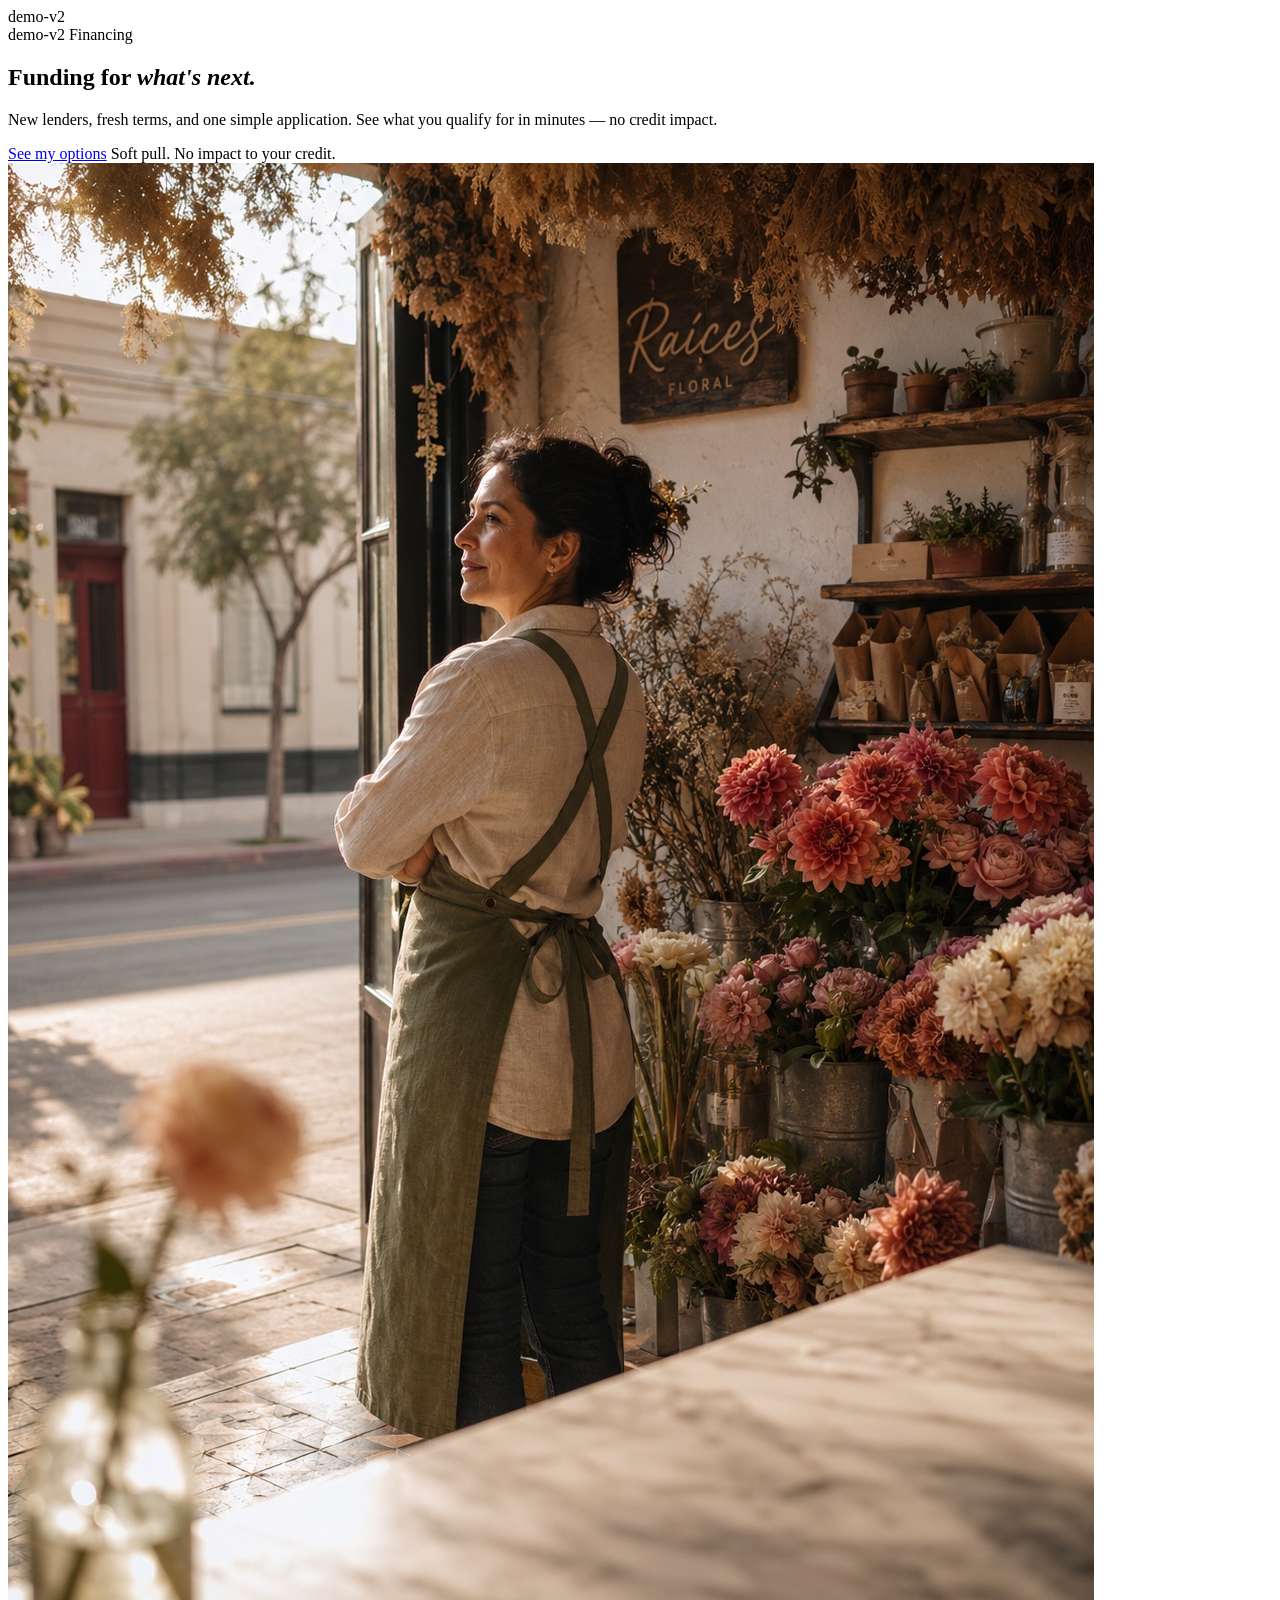
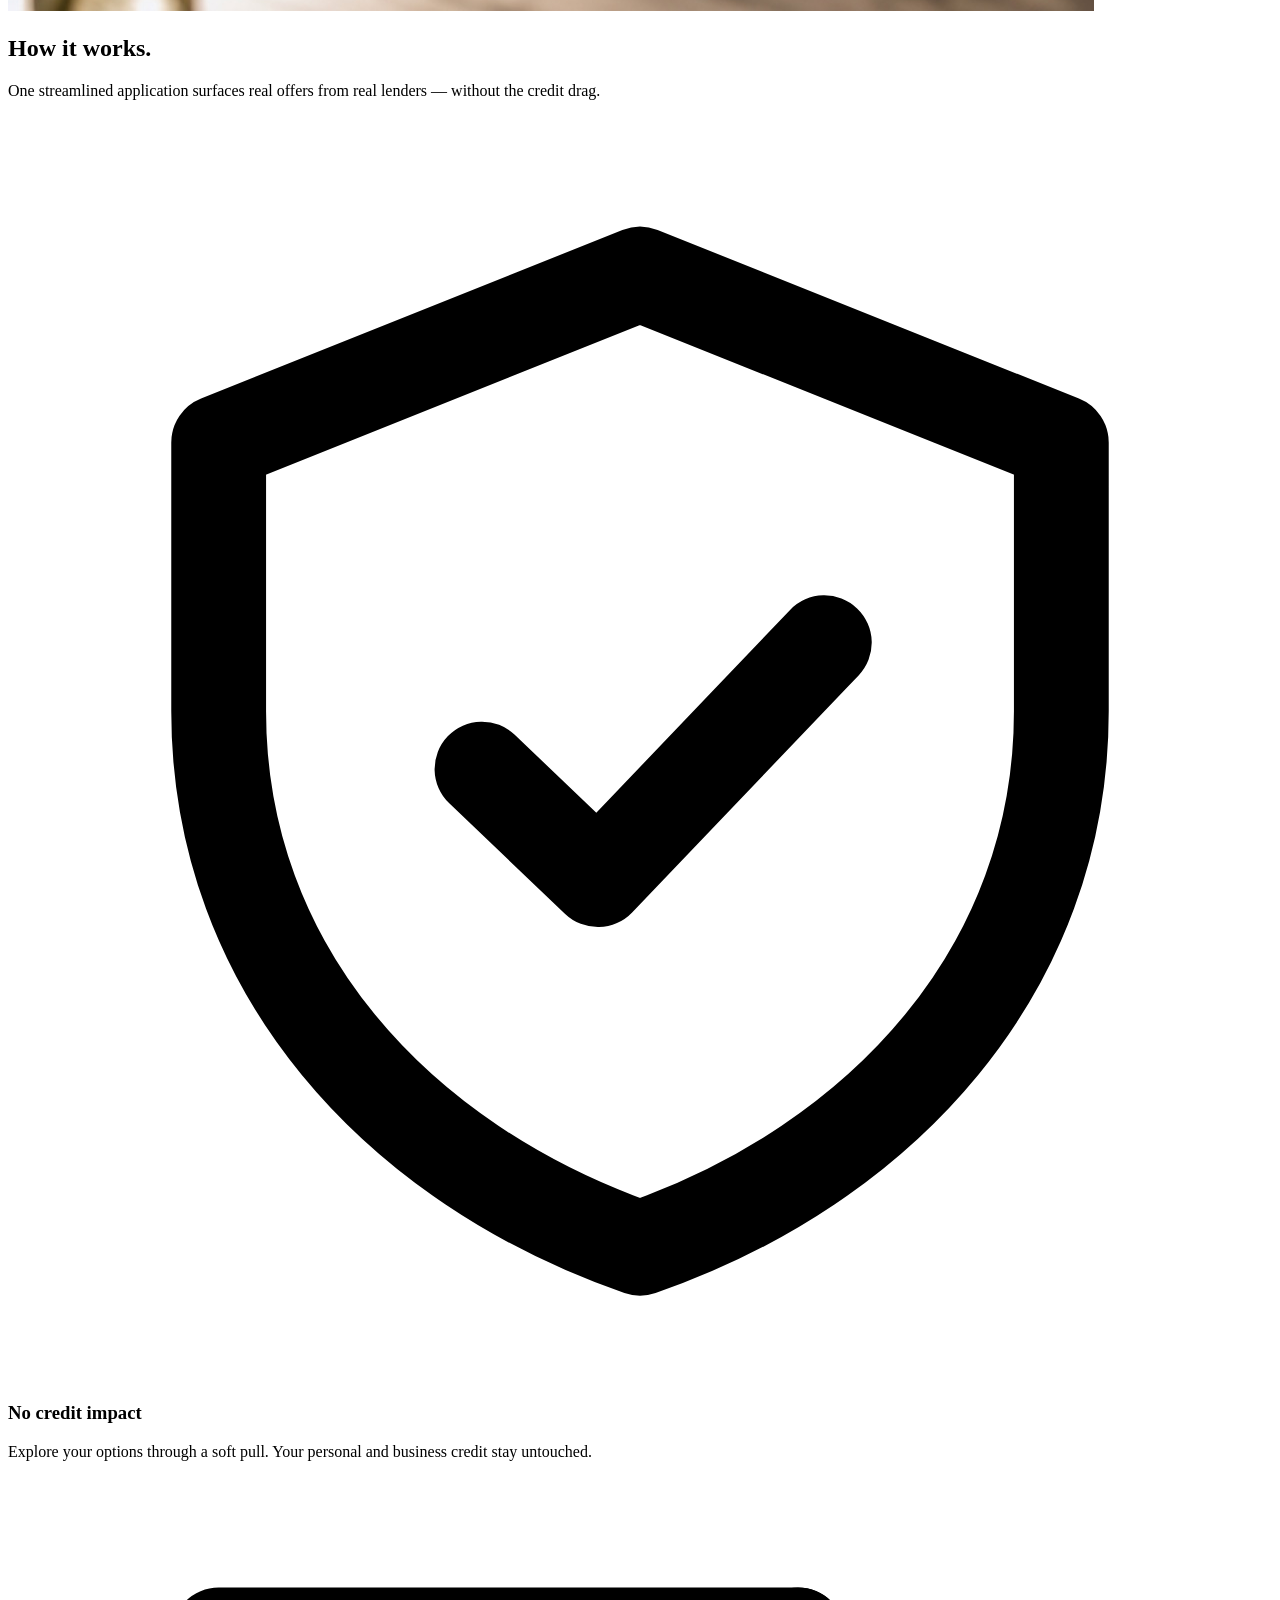
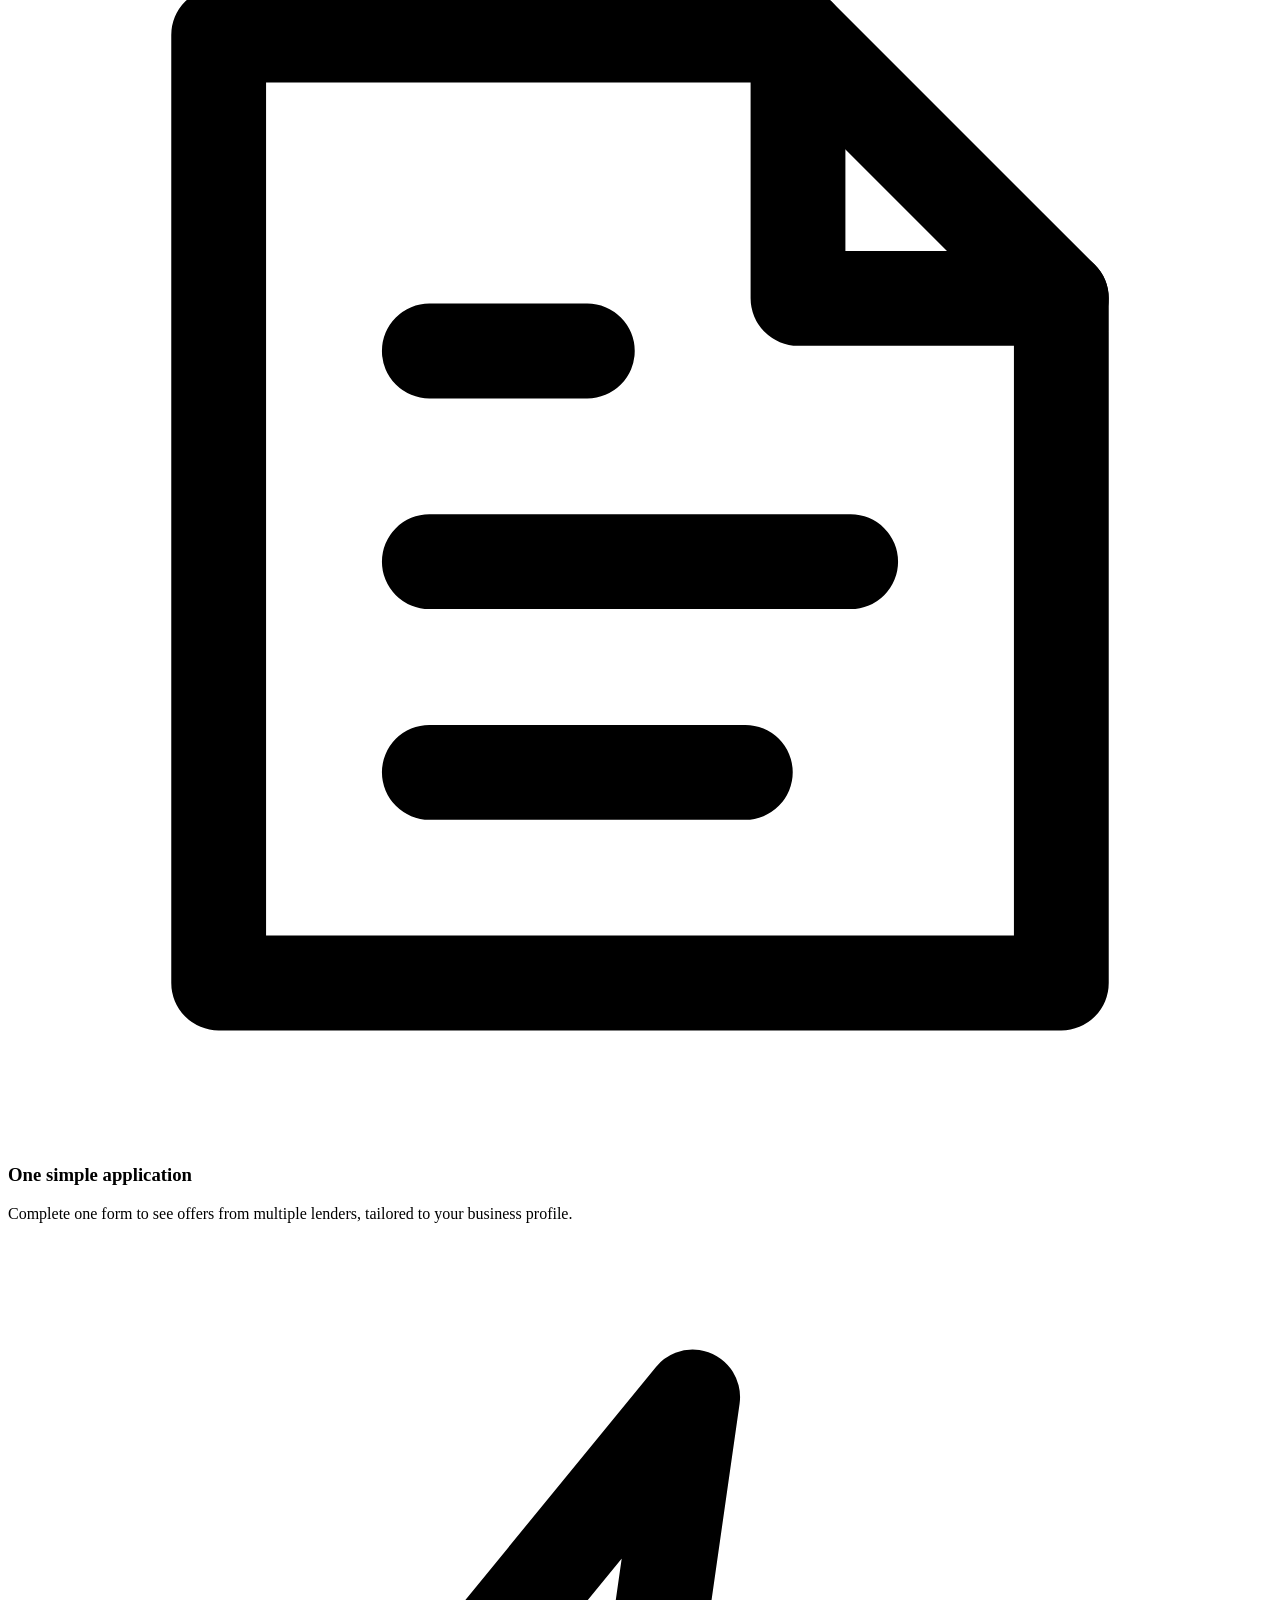
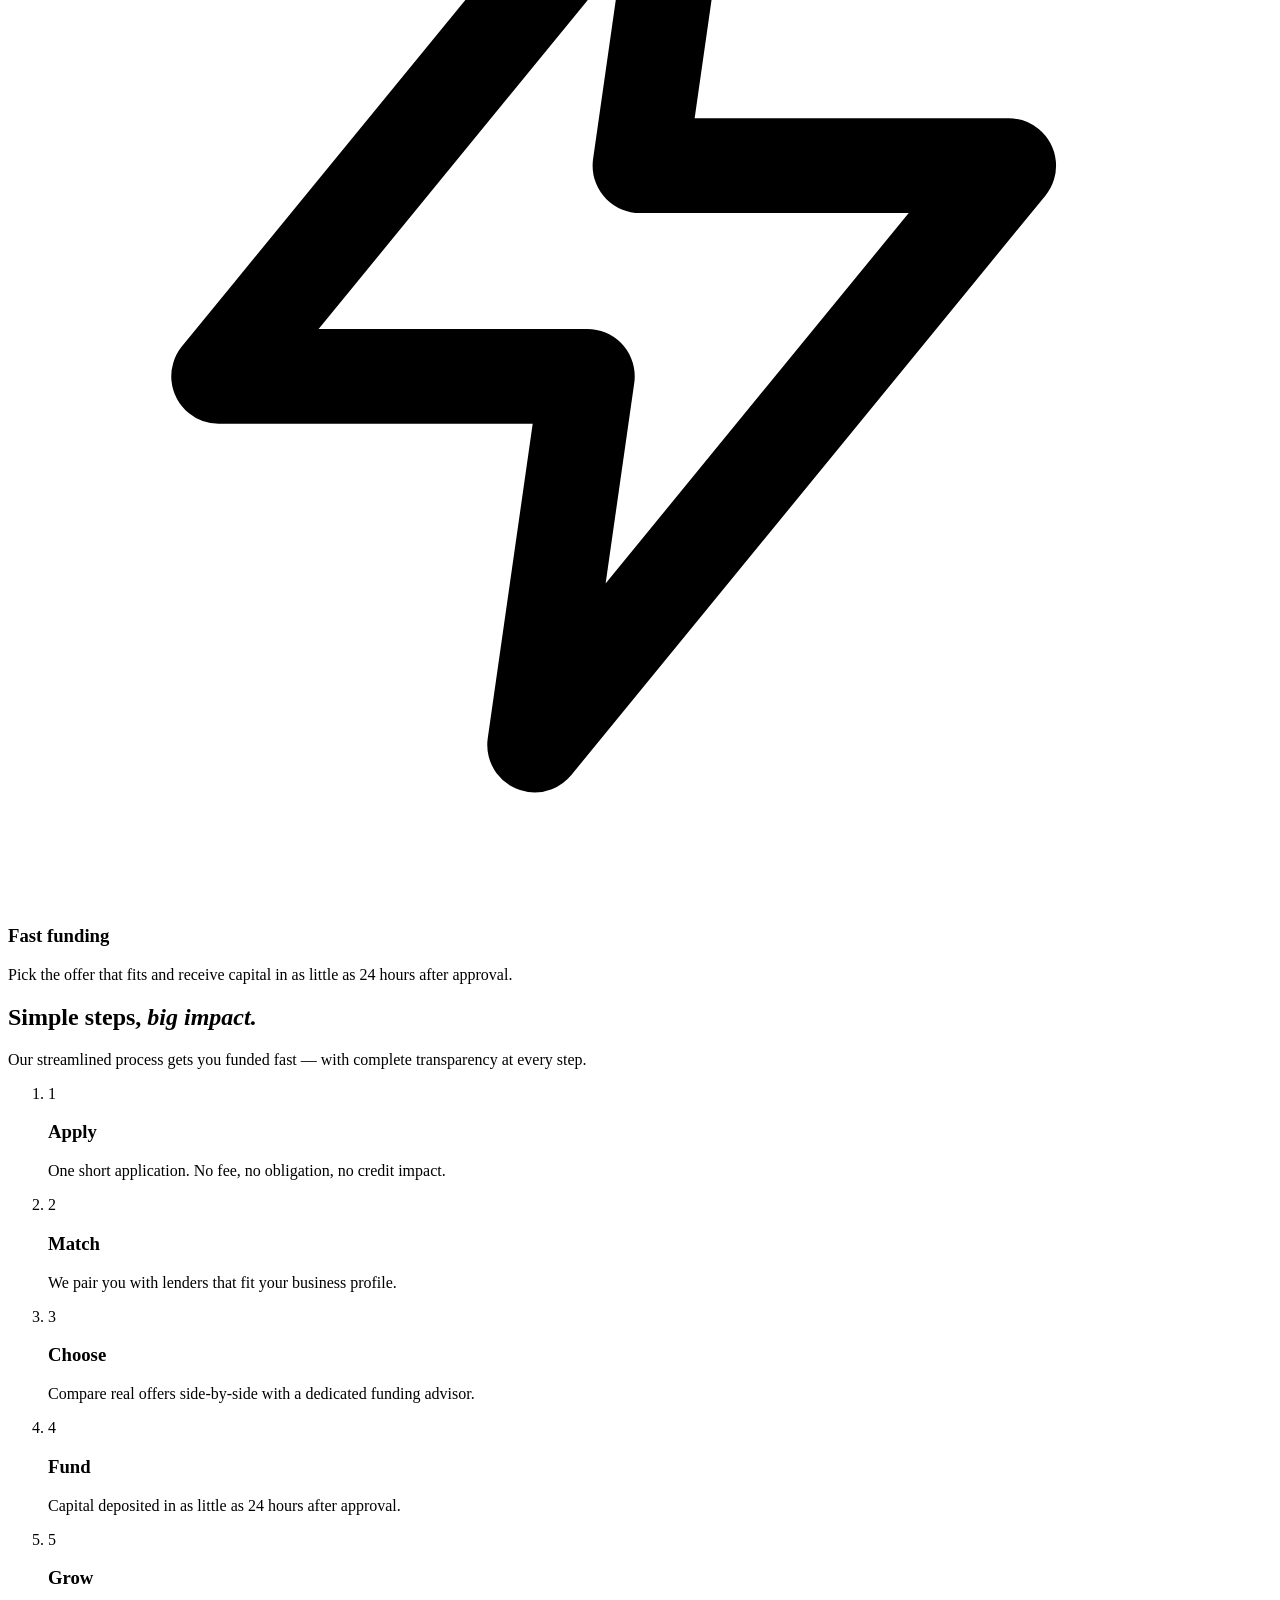
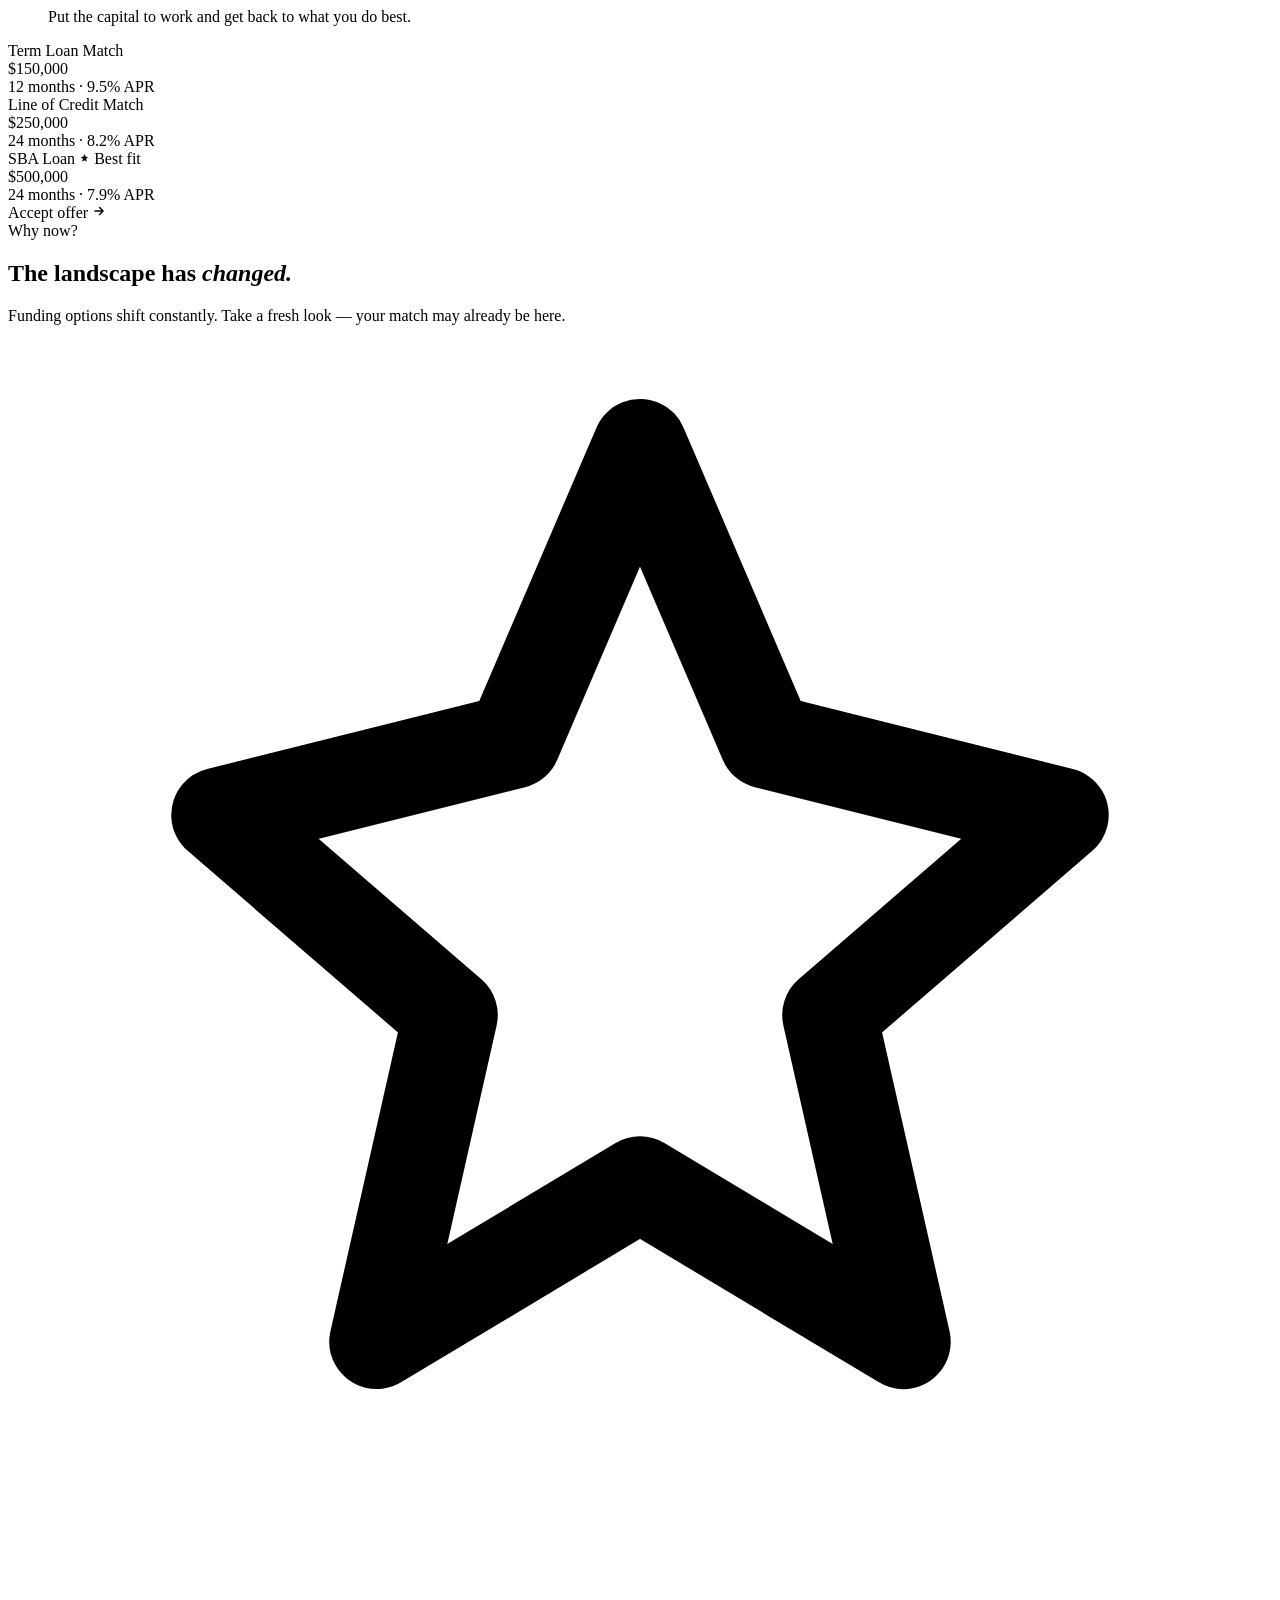
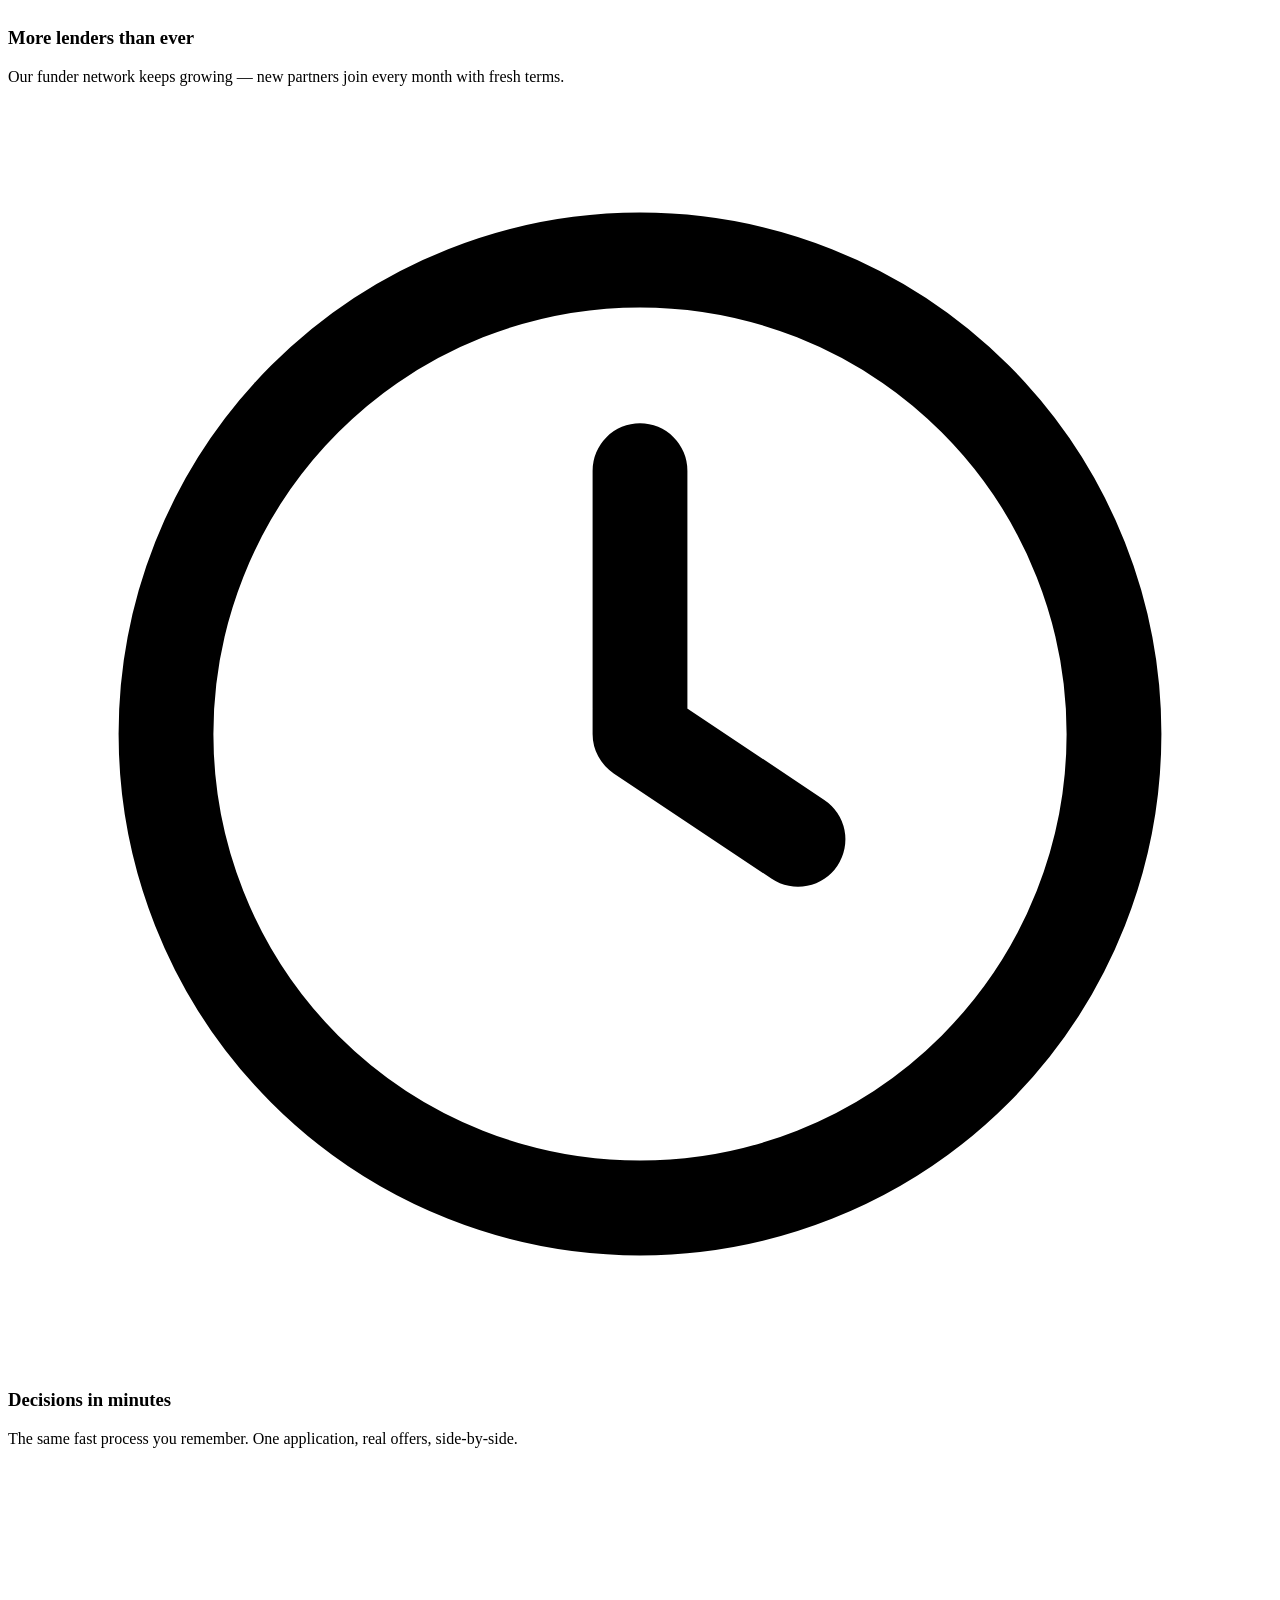
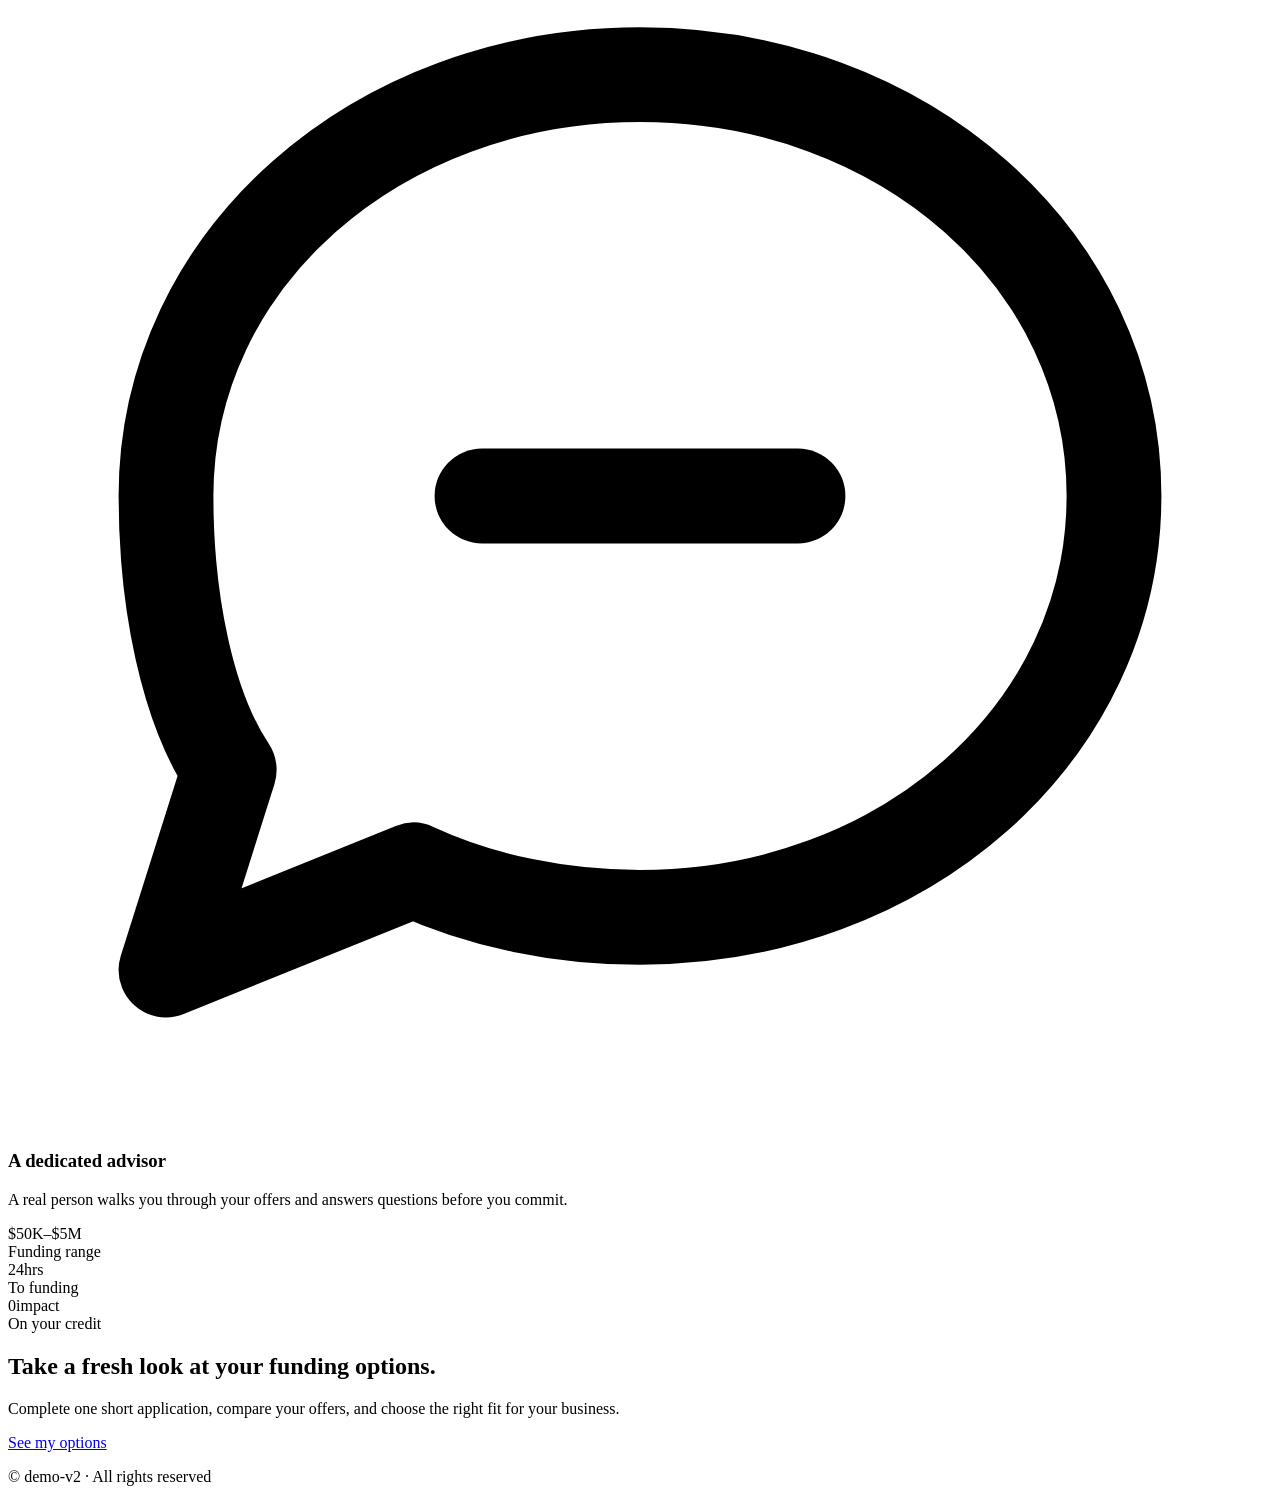
==== demo-v2/index.html @ 2281ebb1 "Add partner: demo-v2" ====
<!DOCTYPE html>
<html lang="en">
<head>
  <meta charset="UTF-8">
  <meta name="viewport" content="width=device-width, initial-scale=1.0">
  <title>demo-v2 Financing — Funding for what's next</title>
  <meta name="description" content="See what your business qualifies for in minutes. New lenders, fresh terms, no credit impact.">

  <link rel="preconnect" href="https://fonts.googleapis.com">
  <link rel="preconnect" href="https://fonts.gstatic.com" crossorigin>
  <link href="https://fonts.googleapis.com/css2?family=Inter:wght@400;500;600;700;800&display=swap" rel="stylesheet">

  <link rel="stylesheet" href="styles.css">
  <style>
    :root {
      --color-primary: #1f4ed8;
      --color-secondary: #000000;
    }
  </style>
</head>
<body>

  <header class="site-header">
    <div class="container site-header-inner">
      
      
      <span class="site-logo-text">demo-v2</span>
      
    </div>
  </header>

  <main>

    <!-- ===================== Hero ===================== -->
    <section class="hero">
      <div class="container hero-inner">
        <div class="hero-copy">
          <span class="eyebrow">demo-v2 Financing</span>
          <h1 class="hero-title">
            Funding for <em>what's next.</em>
          </h1>
          <p class="hero-subhead">
            New lenders, fresh terms, and one simple application.
            See what you qualify for in minutes — no credit impact.
          </p>
          <div class="hero-cta-row">
            <a href="https://iw.lendflow.com/?env=LoMvkuRiEej1TsIynyOx2P3685DAhxmm&viewProduct=1&brandId=1985&workflowTemplateId=b37ec8b9-3998-4e6f-bc72-e36043d3c06d&emailTemplateId=554&consentTemplateId=01J7KJRV8Y9BBJWDGAAGYP4849&destination%5Bmode%5D=none" class="btn btn-primary">See my options</a>
            <span class="hero-microcopy">Soft pull. No impact to your credit.</span>
          </div>
        </div>
        <div class="hero-media">
          <div class="hero-glow" aria-hidden="true"></div>
          <div class="hero-image-frame">
            <img src="/_assets/hero-default.jpg" alt="" class="hero-image"
                 loading="eager" decoding="async" fetchpriority="high">
          </div>
        </div>
      </div>
    </section>

    

    <!-- ===================== How it works ===================== -->
    <section class="section section-white">
      <div class="container">
        <div class="section-intro">
          <h2>How it works.</h2>
          <p>One streamlined application surfaces real offers from real lenders — without the credit drag.</p>
        </div>
        <div class="card-grid three-up">
          <article class="info-card">
            <div class="icon-circle" aria-hidden="true">
              <svg viewBox="0 0 24 24" fill="none" stroke="currentColor" stroke-width="1.8" stroke-linecap="round" stroke-linejoin="round">
                <path d="M12 3l8 3.2v5.1c0 4.9-3.4 8.6-8 10.2-4.6-1.6-8-5.3-8-10.2V6.2L12 3z"/>
                <path d="M9 12.4l2.2 2.1L15.5 10"/>
              </svg>
            </div>
            <h3>No credit impact</h3>
            <p>Explore your options through a soft pull. Your personal and business credit stay untouched.</p>
          </article>
          <article class="info-card">
            <div class="icon-circle" aria-hidden="true">
              <svg viewBox="0 0 24 24" fill="none" stroke="currentColor" stroke-width="1.8" stroke-linecap="round" stroke-linejoin="round">
                <path d="M8 3h7l5 5v13H4V3h4z"/>
                <path d="M15 3v5h5"/>
                <path d="M8 13h8M8 17h6M8 9h3"/>
              </svg>
            </div>
            <h3>One simple application</h3>
            <p>Complete one form to see offers from multiple lenders, tailored to your business profile.</p>
          </article>
          <article class="info-card">
            <div class="icon-circle" aria-hidden="true">
              <svg viewBox="0 0 24 24" fill="none" stroke="currentColor" stroke-width="1.8" stroke-linecap="round" stroke-linejoin="round">
                <path d="M13 3L4 14h7l-1 7 9-11h-7l1-7z"/>
              </svg>
            </div>
            <h3>Fast funding</h3>
            <p>Pick the offer that fits and receive capital in as little as 24 hours after approval.</p>
          </article>
        </div>
      </div>
    </section>

    <!-- ===================== Simple steps, big impact — dark section with mockup ===================== -->
    <section class="section section-dark">
      <div class="container steps-inner">
        <div class="steps-copy">
          <h2>Simple steps, <em>big impact.</em></h2>
          <p class="steps-lead">
            Our streamlined process gets you funded fast — with complete transparency at every step.
          </p>
          <ol class="step-list">
            <li>
              <span class="step-num">1</span>
              <div>
                <h3>Apply</h3>
                <p>One short application. No fee, no obligation, no credit impact.</p>
              </div>
            </li>
            <li>
              <span class="step-num">2</span>
              <div>
                <h3>Match</h3>
                <p>We pair you with lenders that fit your business profile.</p>
              </div>
            </li>
            <li>
              <span class="step-num">3</span>
              <div>
                <h3>Choose</h3>
                <p>Compare real offers side-by-side with a dedicated funding advisor.</p>
              </div>
            </li>
            <li>
              <span class="step-num">4</span>
              <div>
                <h3>Fund</h3>
                <p>Capital deposited in as little as 24 hours after approval.</p>
              </div>
            </li>
            <li>
              <span class="step-num">5</span>
              <div>
                <h3>Grow</h3>
                <p>Put the capital to work and get back to what you do best.</p>
              </div>
            </li>
          </ol>
        </div>

        <!-- CSS mockup: matched offers stack (modular cascade — same vector between cards) -->
        <div class="steps-visual" aria-hidden="true">
          <div class="offers-stack">
            <div class="offer-card offer-card-back">
              <div class="offer-header">
                <span class="offer-label">Term Loan</span>
                <span class="offer-badge">Match</span>
              </div>
              <div class="offer-amount">$150,000</div>
              <div class="offer-meta">12 months · 9.5% APR</div>
            </div>
            <div class="offer-card offer-card-mid">
              <div class="offer-header">
                <span class="offer-label">Line of Credit</span>
                <span class="offer-badge">Match</span>
              </div>
              <div class="offer-amount">$250,000</div>
              <div class="offer-meta">24 months · 8.2% APR</div>
            </div>
            <div class="offer-card offer-card-front">
              <div class="offer-header">
                <span class="offer-label">SBA Loan</span>
                <span class="offer-badge offer-badge-best">
                  <svg class="offer-badge-star" viewBox="0 0 24 24" width="11" height="11" fill="currentColor" aria-hidden="true">
                    <path d="M12 2l2.4 5.6L20 9l-4.4 3.8L17 19l-5-3-5 3 1.4-6.2L4 9l5.6-1.4z"/>
                  </svg>
                  Best fit
                </span>
              </div>
              <div class="offer-amount">$500,000</div>
              <div class="offer-meta">24 months · 7.9% APR</div>
              <div class="offer-cta">
                <span>Accept offer</span>
                <svg viewBox="0 0 24 24" width="14" height="14" fill="none" stroke="currentColor" stroke-width="2.4" stroke-linecap="round" stroke-linejoin="round">
                  <path d="M5 12h14M13 6l6 6-6 6"/>
                </svg>
              </div>
            </div>
          </div>
        </div>
      </div>
    </section>

    <!-- ===================== Why now? — re-engagement angle ===================== -->
    <section class="section section-alt">
      <div class="container">
        <div class="section-intro">
          <span class="eyebrow">Why now?</span>
          <h2>The landscape has <em>changed.</em></h2>
          <p>Funding options shift constantly. Take a fresh look — your match may already be here.</p>
        </div>
        <div class="card-grid three-up">
          <article class="info-card">
            <div class="icon-circle" aria-hidden="true">
              <svg viewBox="0 0 24 24" fill="none" stroke="currentColor" stroke-width="1.8" stroke-linecap="round" stroke-linejoin="round">
                <path d="M12 2l2.4 5.6L20 9l-4.4 3.8L17 19l-5-3-5 3 1.4-6.2L4 9l5.6-1.4z"/>
              </svg>
            </div>
            <h3>More lenders than ever</h3>
            <p>Our funder network keeps growing — new partners join every month with fresh terms.</p>
          </article>
          <article class="info-card">
            <div class="icon-circle" aria-hidden="true">
              <svg viewBox="0 0 24 24" fill="none" stroke="currentColor" stroke-width="1.8" stroke-linecap="round" stroke-linejoin="round">
                <circle cx="12" cy="12" r="9"/>
                <path d="M12 7v5l3 2"/>
              </svg>
            </div>
            <h3>Decisions in minutes</h3>
            <p>The same fast process you remember. One application, real offers, side-by-side.</p>
          </article>
          <article class="info-card">
            <div class="icon-circle" aria-hidden="true">
              <svg viewBox="0 0 24 24" fill="none" stroke="currentColor" stroke-width="1.8" stroke-linecap="round" stroke-linejoin="round">
                <path d="M3 12c0-4.5 4-8 9-8s9 3.5 9 8-4 8-9 8c-1.5 0-3-.3-4.3-.9L3 21l1.2-3.8C3.4 16 3 14 3 12z"/>
                <path d="M9 12h6"/>
              </svg>
            </div>
            <h3>A dedicated advisor</h3>
            <p>A real person walks you through your offers and answers questions before you commit.</p>
          </article>
        </div>
      </div>
    </section>

    <!-- ===================== Stats strip ===================== -->
    <section class="section section-stats">
      <div class="container stats-grid">
        <div class="stat">
          <div class="stat-num">$50K<span>–</span>$5M</div>
          <div class="stat-label">Funding range</div>
        </div>
        <div class="stat">
          <div class="stat-num">24<span>hrs</span></div>
          <div class="stat-label">To funding</div>
        </div>
        <div class="stat">
          <div class="stat-num">0<span>impact</span></div>
          <div class="stat-label">On your credit</div>
        </div>
      </div>
    </section>

    <!-- ===================== Final CTA banner ===================== -->
    <section class="section cta-banner">
      <div class="container cta-inner">
        <div class="cta-copy">
          <h2>Take a fresh look at your funding options.</h2>
          <p>Complete one short application, compare your offers, and choose the right fit for your business.</p>
        </div>
        <a href="https://iw.lendflow.com/?env=LoMvkuRiEej1TsIynyOx2P3685DAhxmm&viewProduct=1&brandId=1985&workflowTemplateId=b37ec8b9-3998-4e6f-bc72-e36043d3c06d&emailTemplateId=554&consentTemplateId=01J7KJRV8Y9BBJWDGAAGYP4849&destination%5Bmode%5D=none" class="btn btn-light">See my options</a>
      </div>
    </section>

  </main>

  <footer class="site-footer">
    <div class="container site-footer-inner">
      <p>© demo-v2 · All rights reserved</p>
      
    </div>
  </footer>

  
  <script src="https://iw.lendflow.com/js/lendflow-loader.js"></script>
  

</body>
</html>
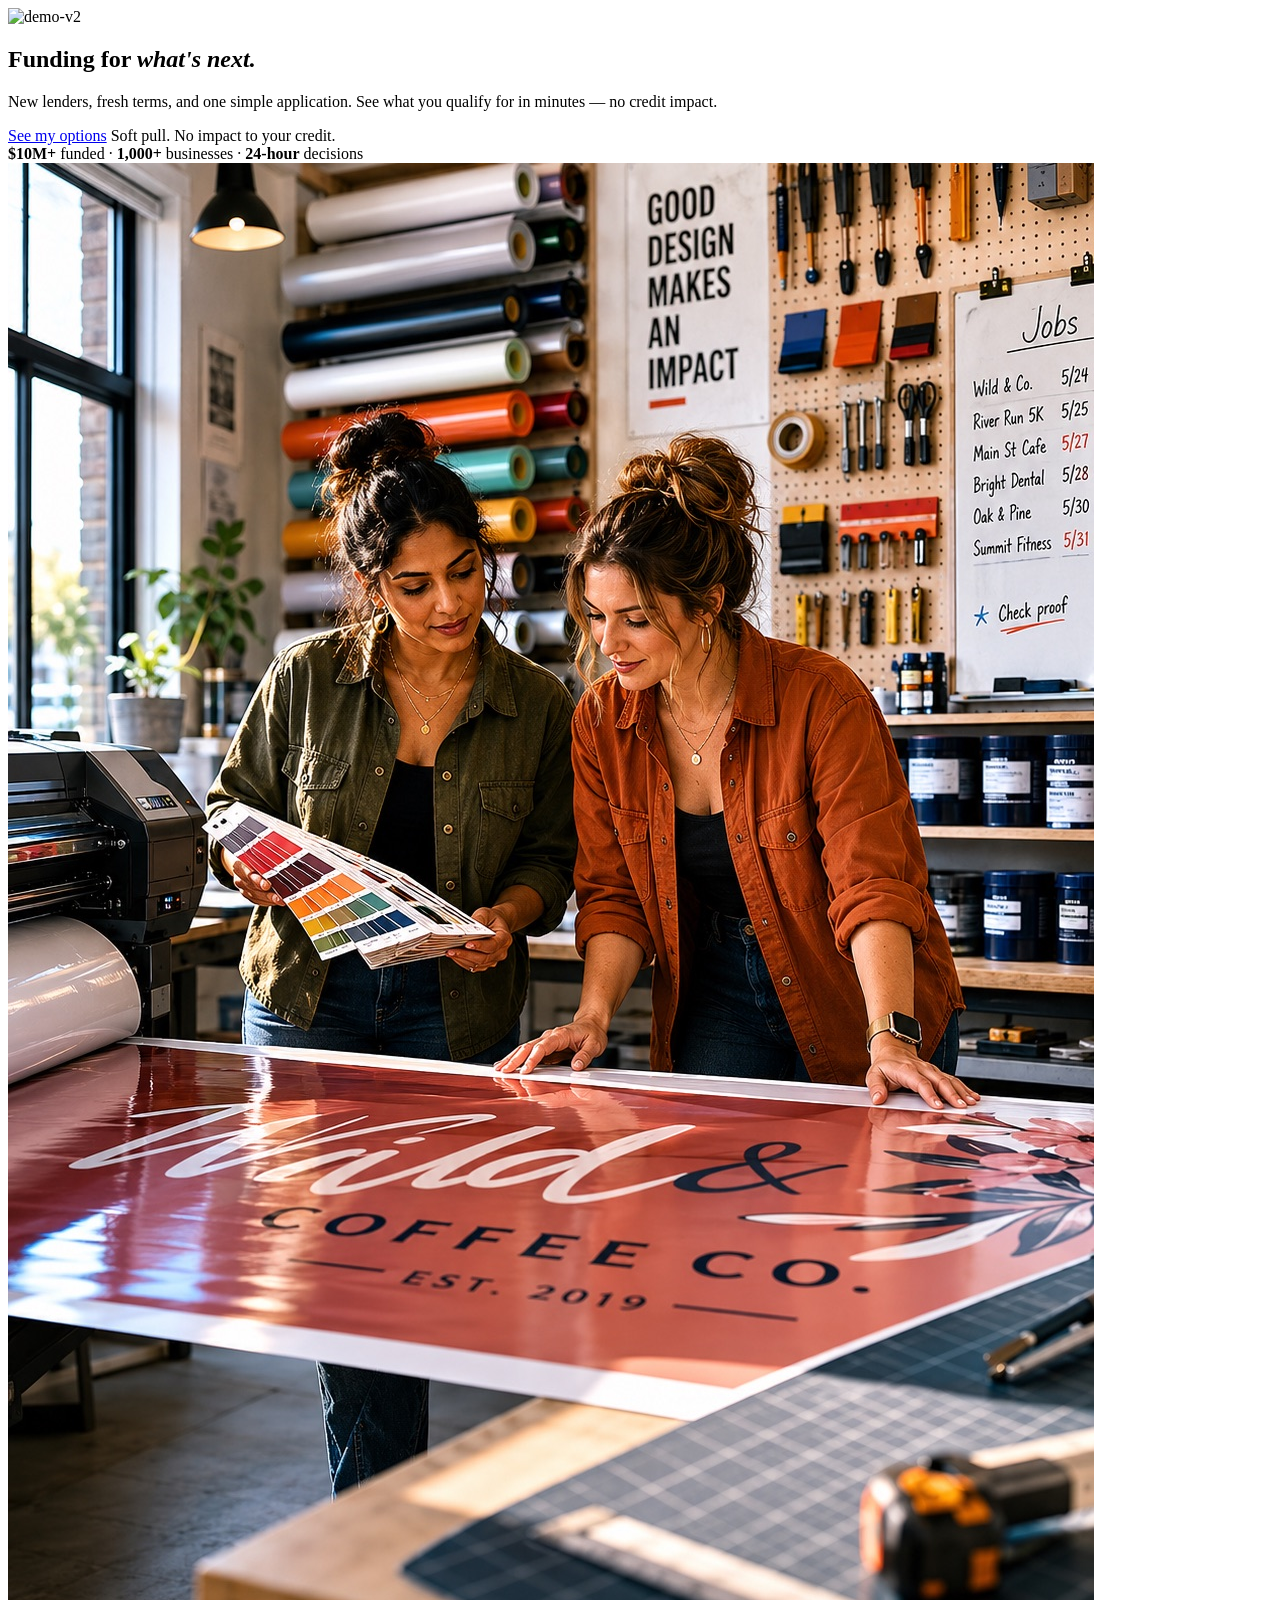
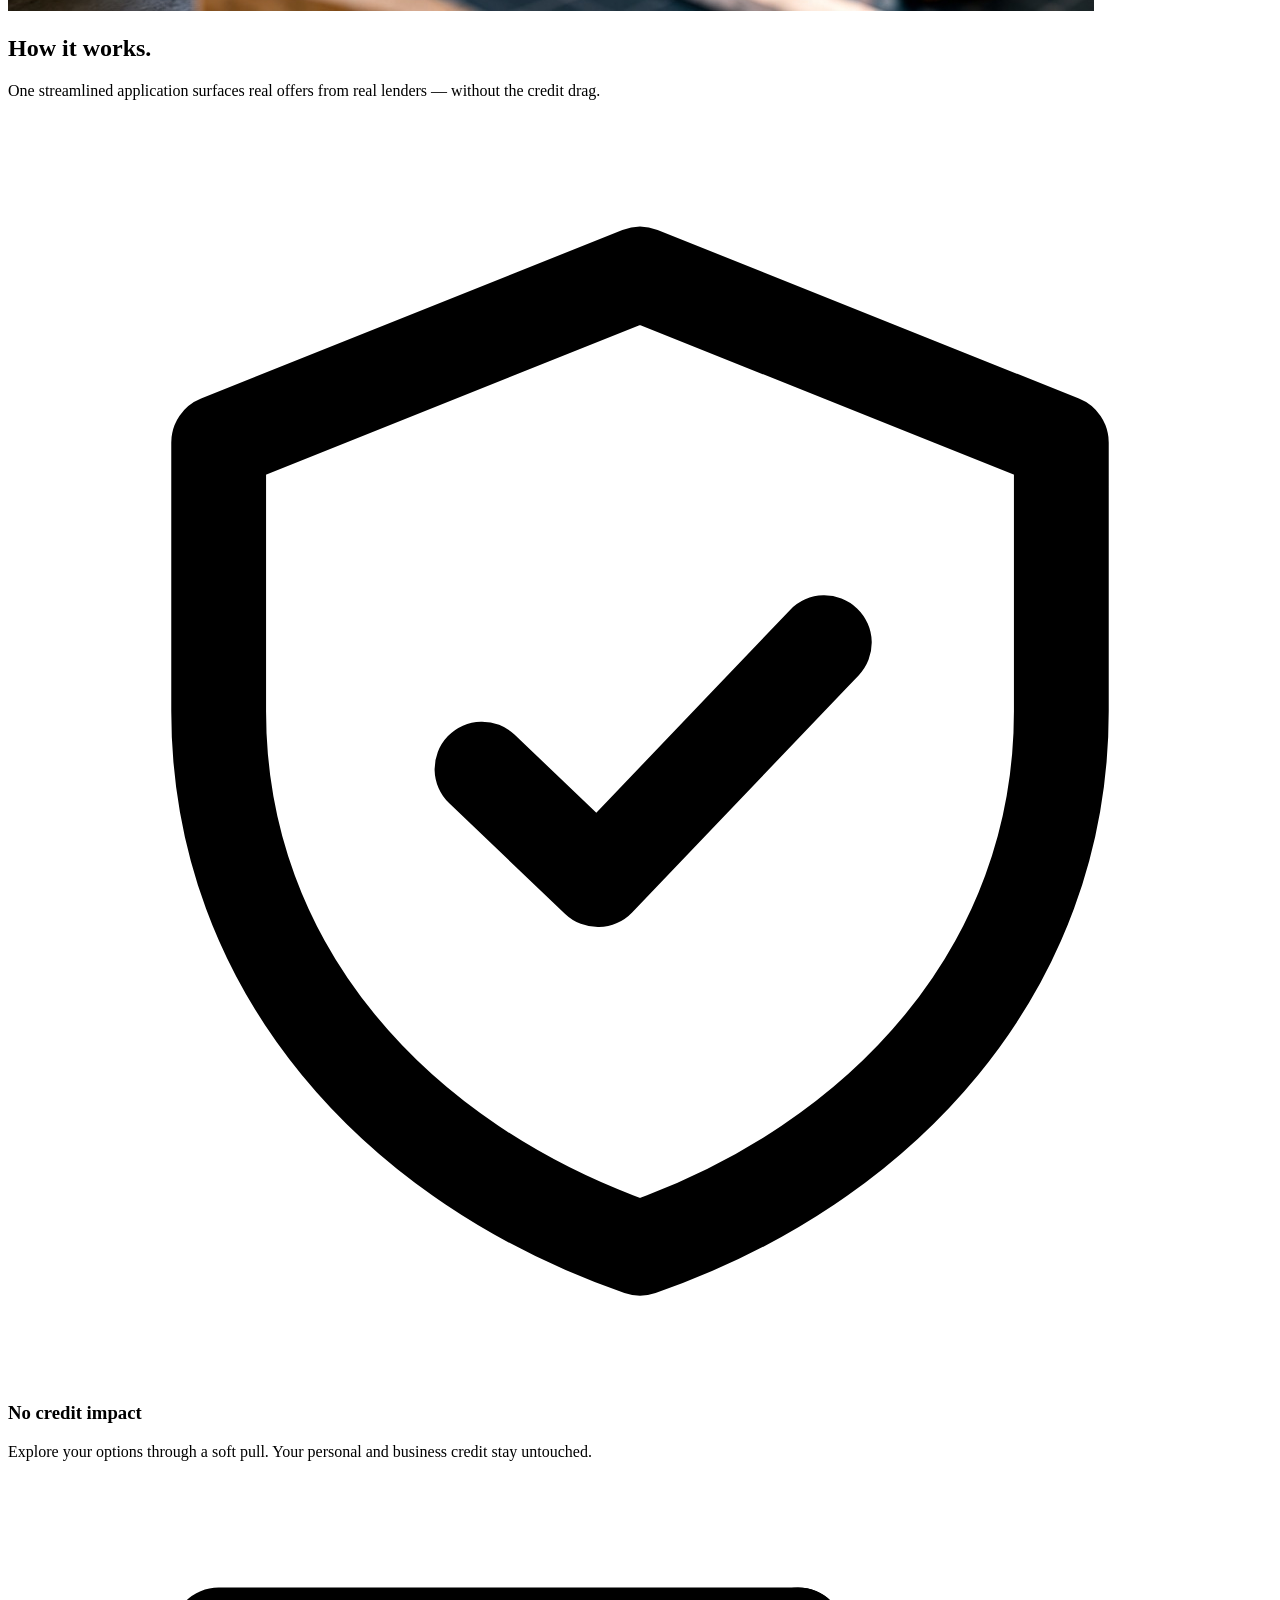
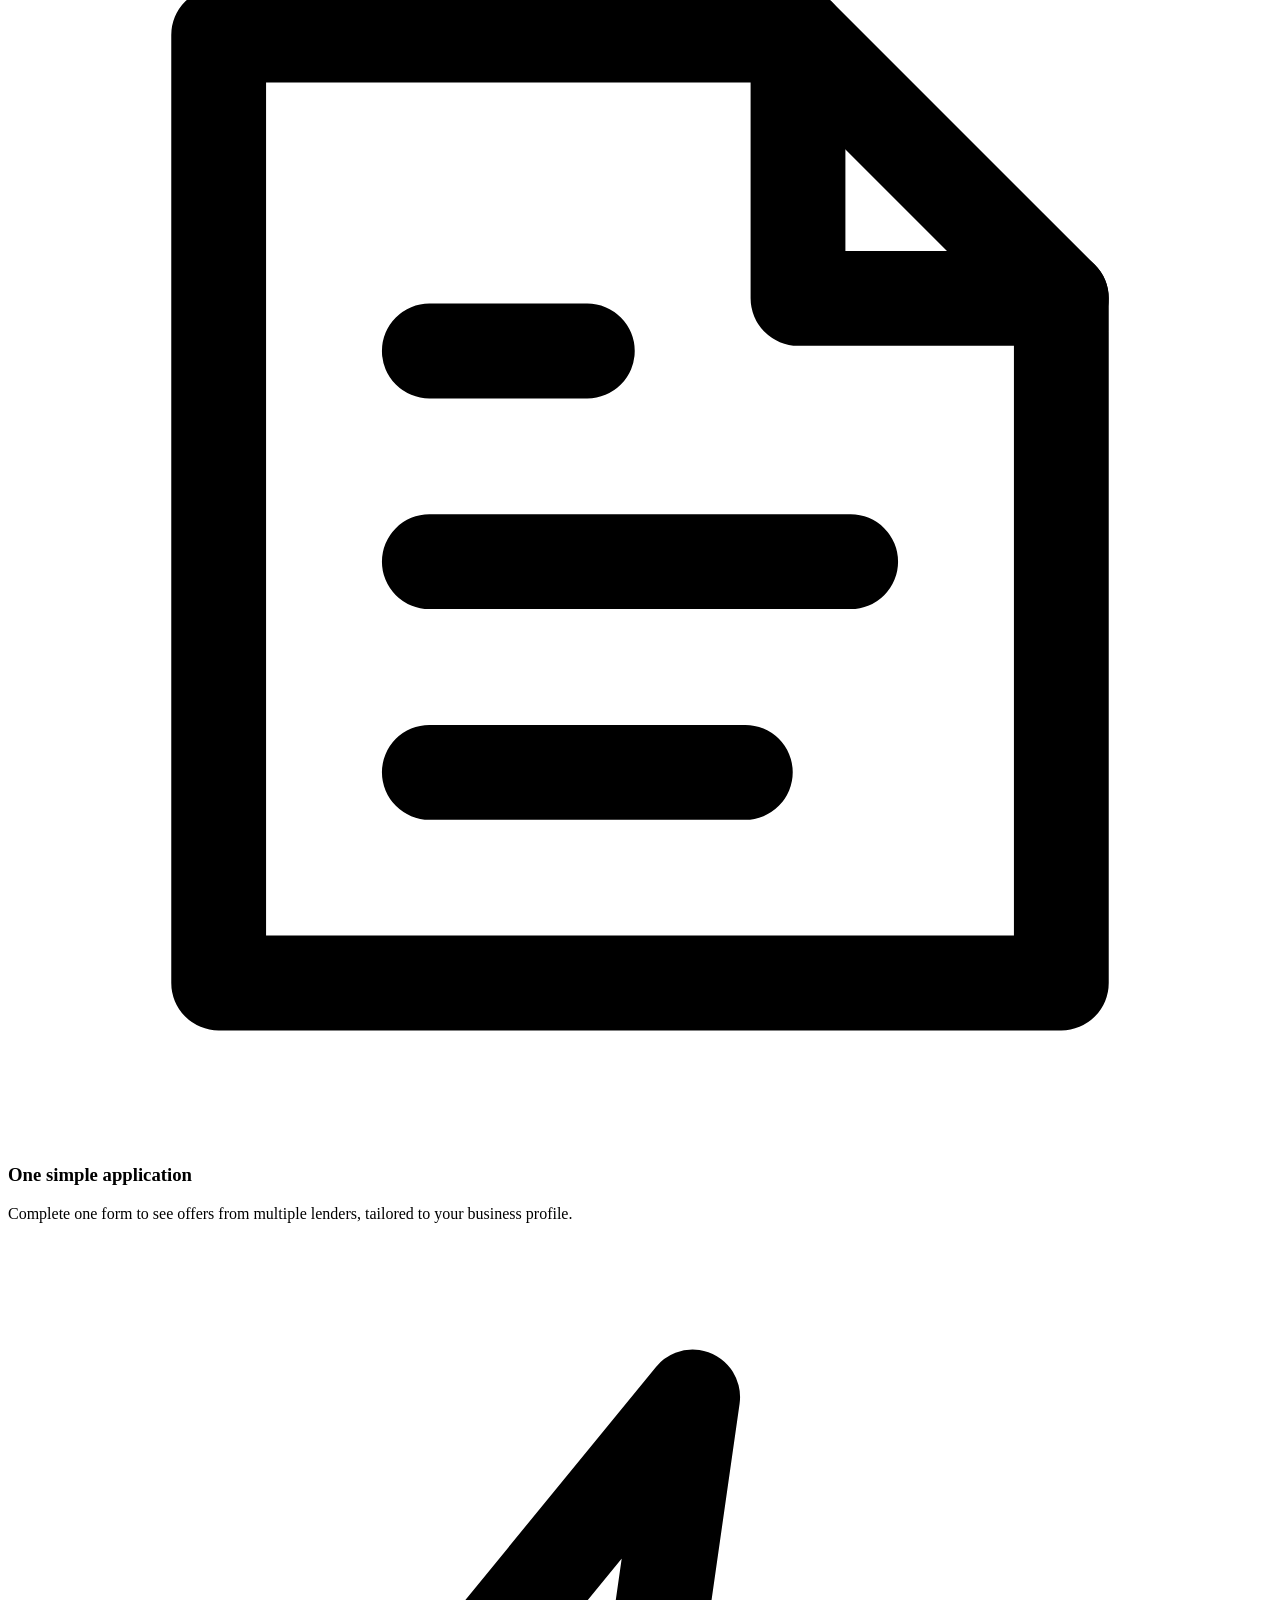
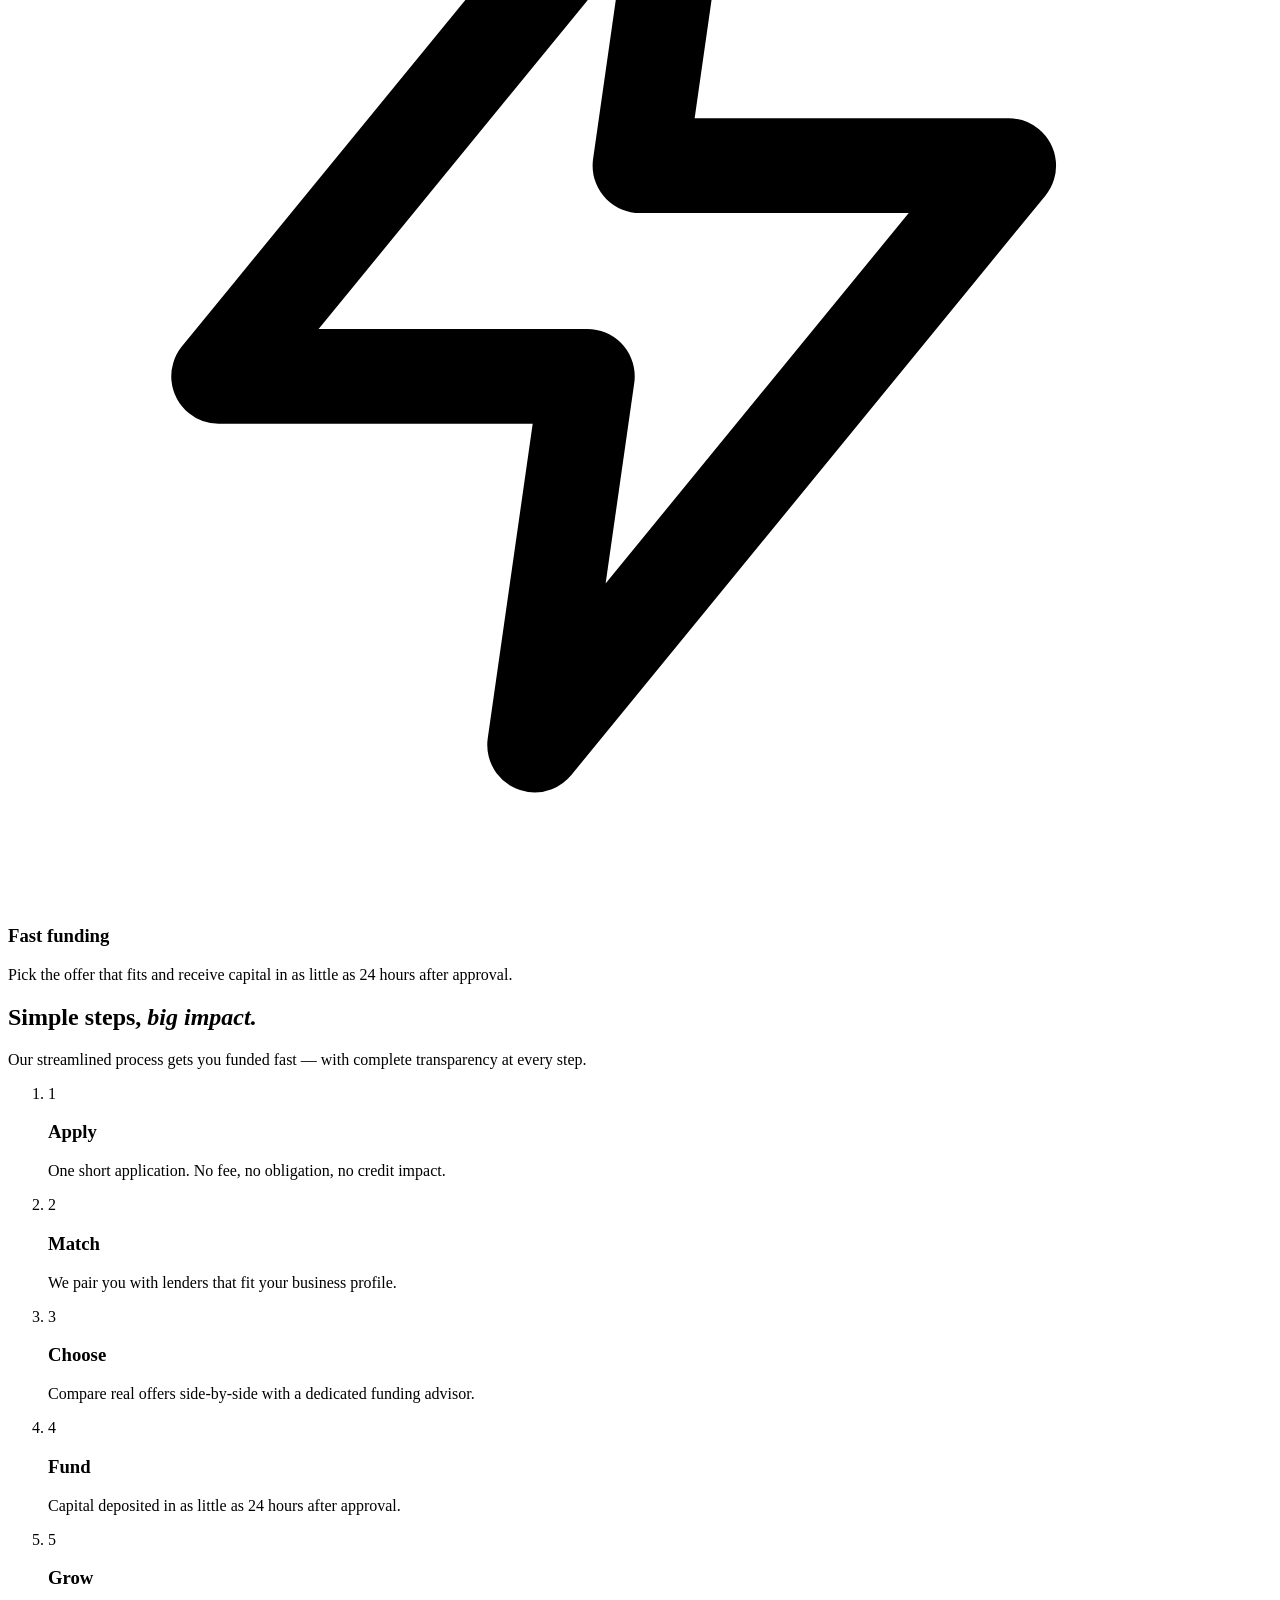
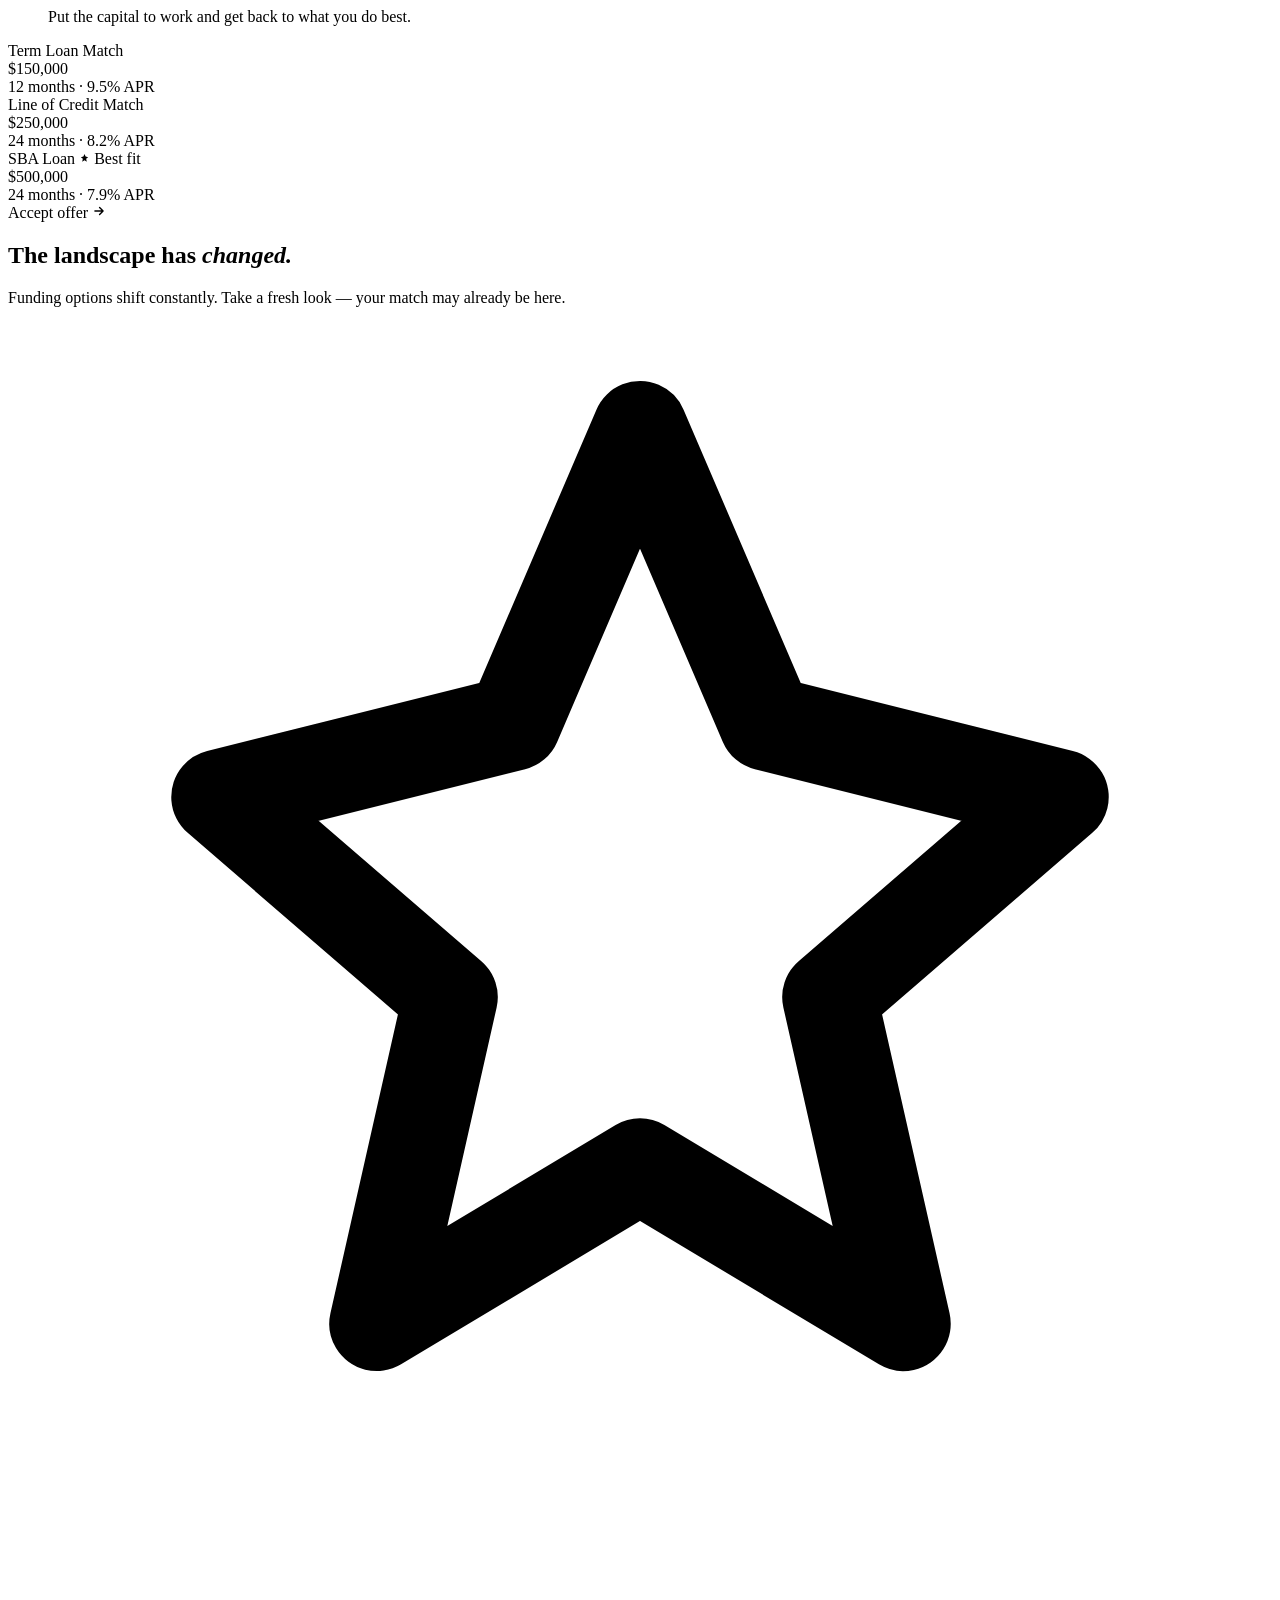
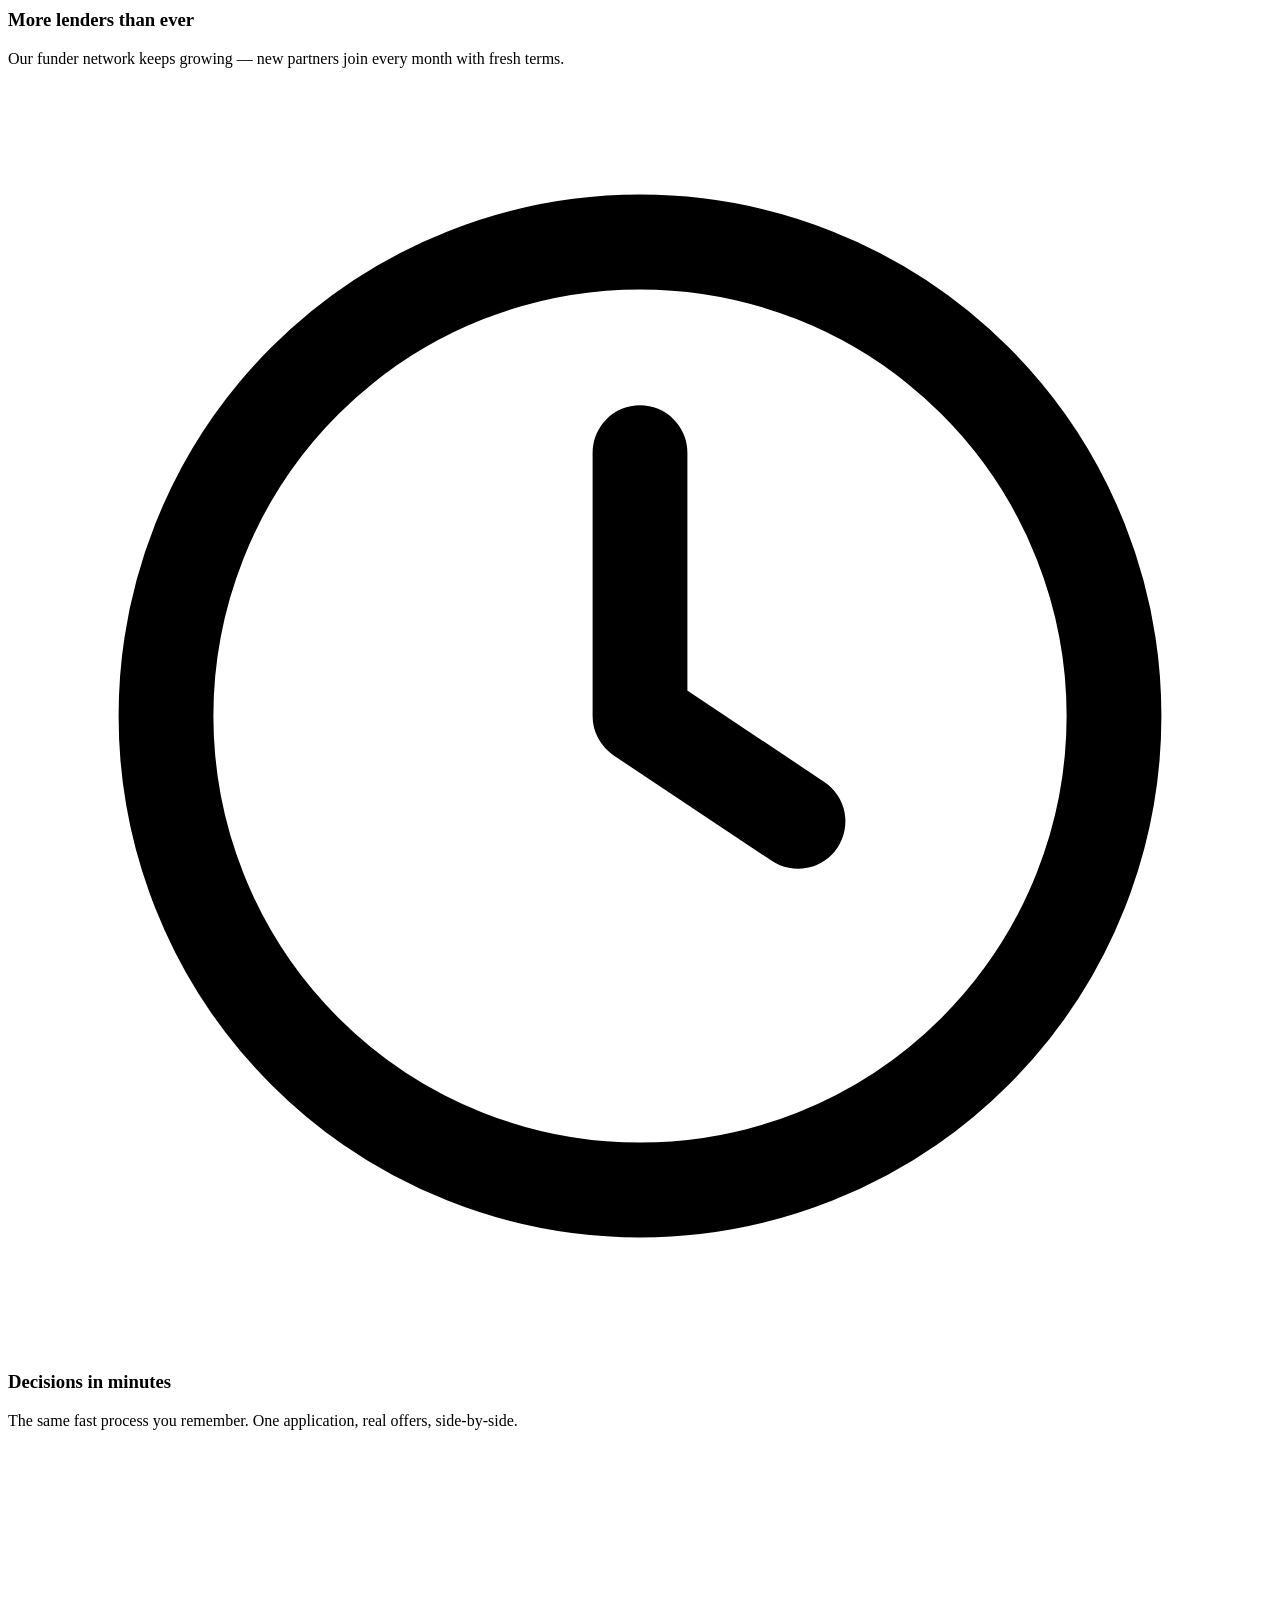
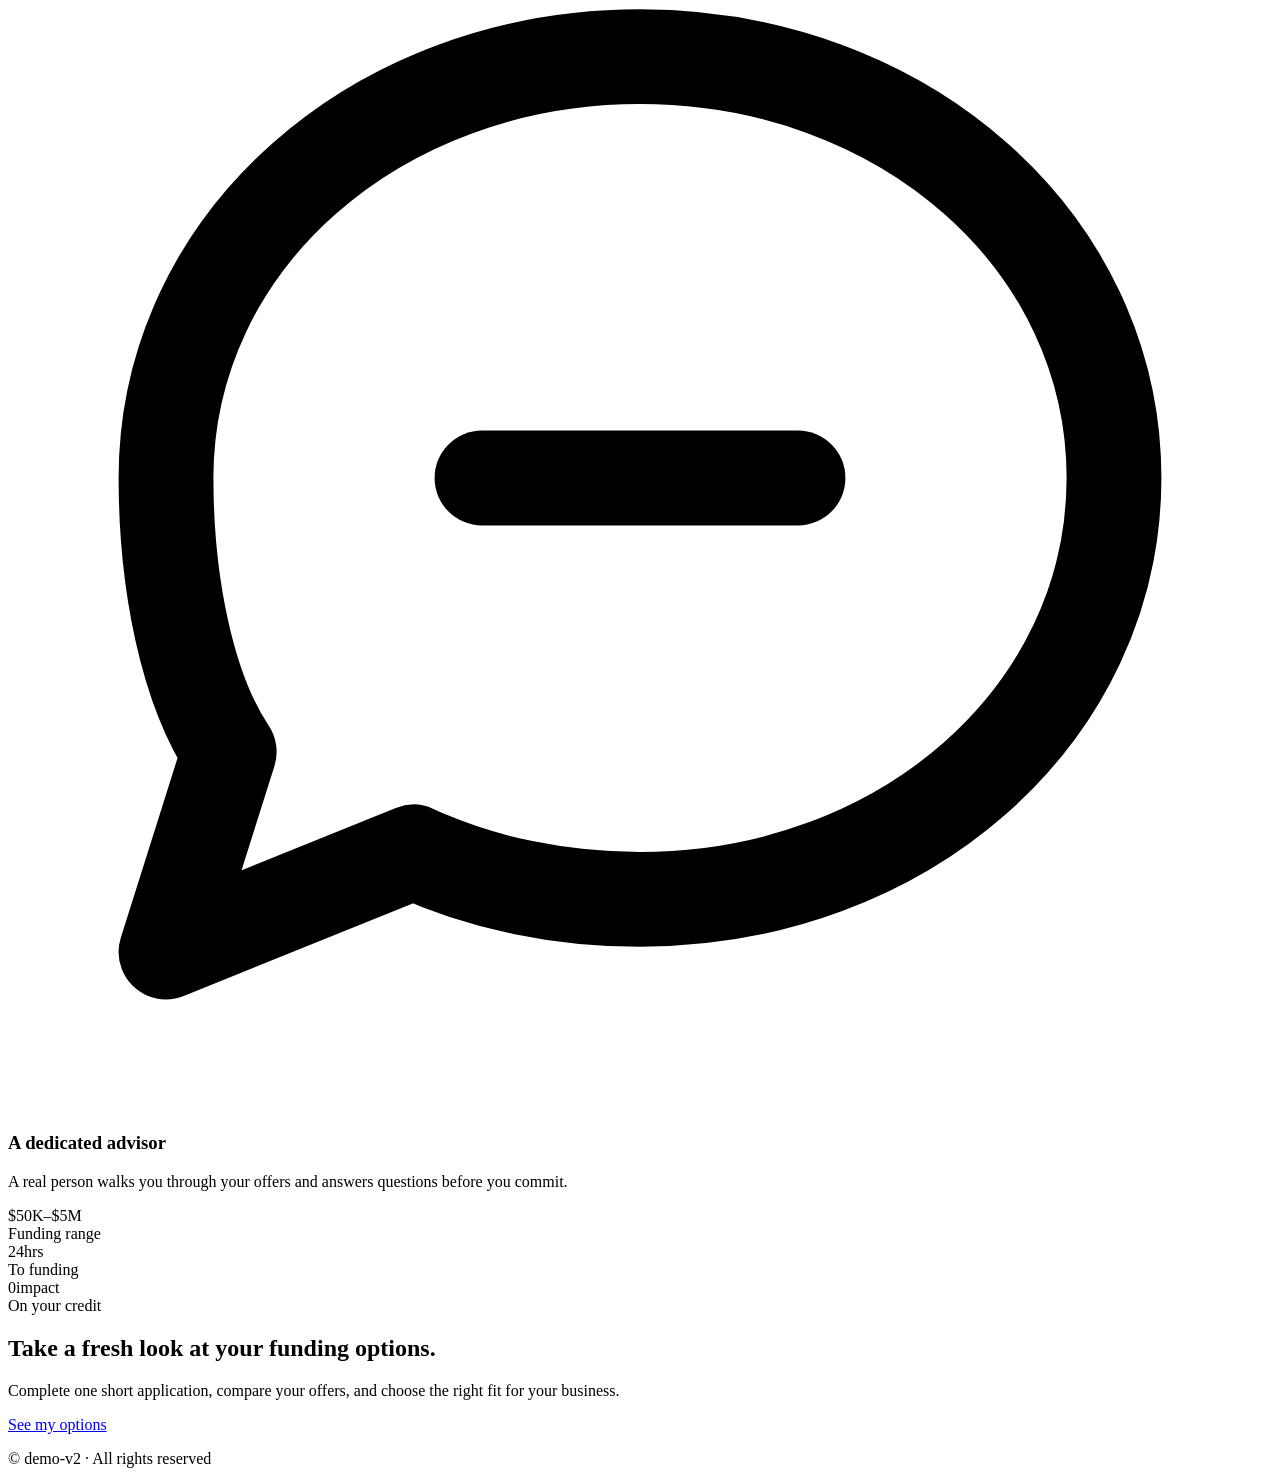
==== commit a667aa4f: "Add partner: demo-v2" ====
--- a/demo-v2/index.html
+++ b/demo-v2/index.html
@@ -14,7 +14,7 @@
   <style>
     :root {
       --color-primary: #1f4ed8;
-      --color-secondary: #000000;
+      --color-secondary: #0ea5e9;
     }
   </style>
 </head>
@@ -22,10 +22,7 @@
 
   <header class="site-header">
     <div class="container site-header-inner">
-      
-      
-      <span class="site-logo-text">demo-v2</span>
-      
+      <img src="./logo.svg" alt="demo-v2" class="site-logo">
     </div>
   </header>
 
@@ -33,9 +30,9 @@
 
     <!-- ===================== Hero ===================== -->
     <section class="hero">
+      <div class="hero-dotgrid" aria-hidden="true"></div>
       <div class="container hero-inner">
         <div class="hero-copy">
-          <span class="eyebrow">demo-v2 Financing</span>
           <h1 class="hero-title">
             Funding for <em>what's next.</em>
           </h1>
@@ -47,6 +44,13 @@
             <a href="https://iw.lendflow.com/?env=LoMvkuRiEej1TsIynyOx2P3685DAhxmm&viewProduct=1&brandId=1985&workflowTemplateId=b37ec8b9-3998-4e6f-bc72-e36043d3c06d&emailTemplateId=554&consentTemplateId=01J7KJRV8Y9BBJWDGAAGYP4849&destination%5Bmode%5D=none" class="btn btn-primary">See my options</a>
             <span class="hero-microcopy">Soft pull. No impact to your credit.</span>
           </div>
+          <div class="hero-trust-stats">
+            <span><strong>$10M+</strong> funded</span>
+            <span class="hero-trust-dot" aria-hidden="true">·</span>
+            <span><strong>1,000+</strong> businesses</span>
+            <span class="hero-trust-dot" aria-hidden="true">·</span>
+            <span><strong>24-hour</strong> decisions</span>
+          </div>
         </div>
         <div class="hero-media">
           <div class="hero-glow" aria-hidden="true"></div>
@@ -196,7 +200,6 @@
     <section class="section section-alt">
       <div class="container">
         <div class="section-intro">
-          <span class="eyebrow">Why now?</span>
           <h2>The landscape has <em>changed.</em></h2>
           <p>Funding options shift constantly. Take a fresh look — your match may already be here.</p>
         </div>
